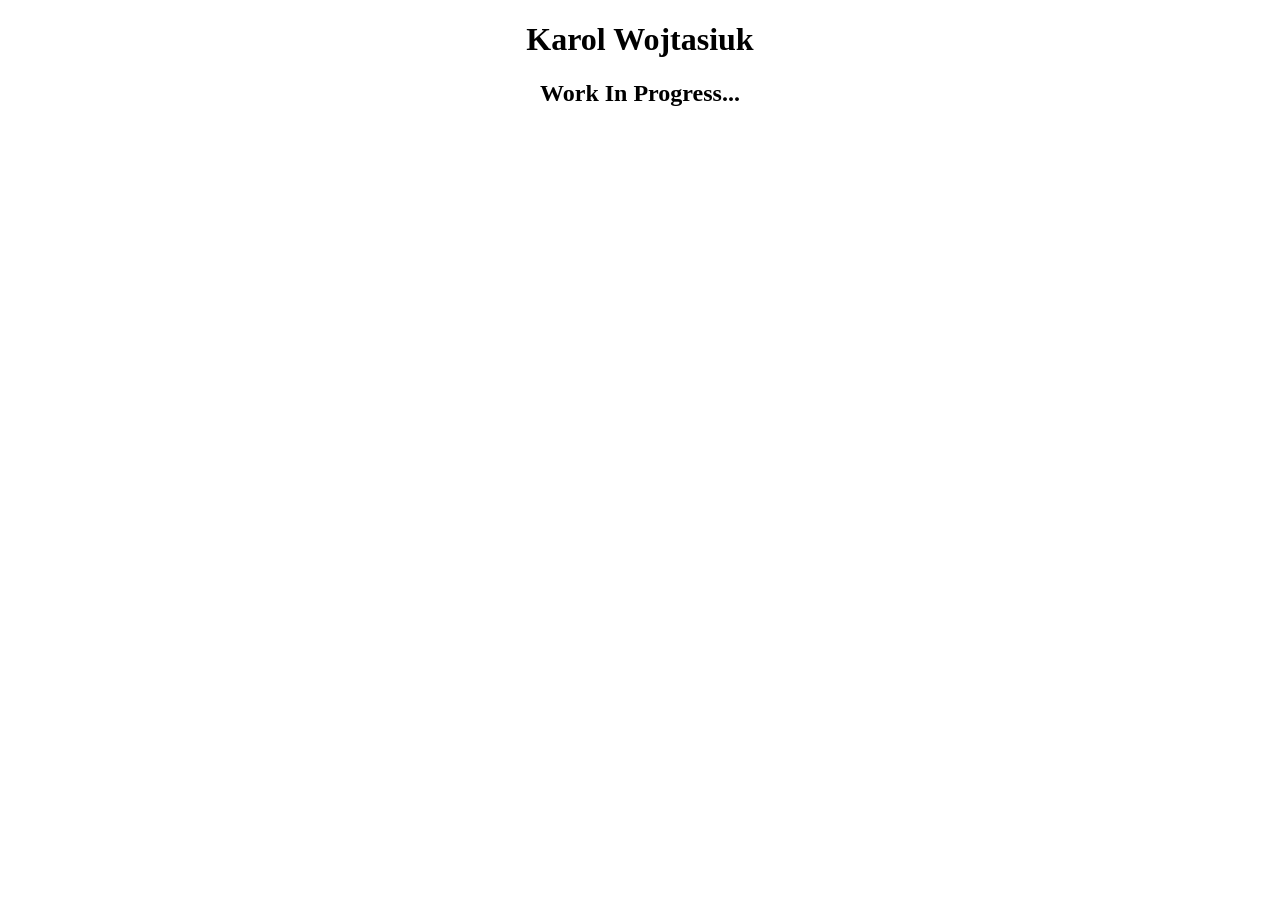
==== index.html @ 940ba556 "Initial commit" ====
<!DOCTYPE html>
<html lang="en">

<head>
    <meta charset="UTF-8">
    <meta name="viewport" content="width=device-width, initial-scale=1.0">
    <title>Karol Wojtasiuk</title>
</head>

<style>
    html,
    body {
        width: 100%;
        height: 100%;
        margin: 0;
        padding: 0;
        text-align: center;
    }
</style>

<body>
    <div>
        <h1>Karol Wojtasiuk</h1>
        <h2>Work In Progress...</h2>
    </div>
</body>

</html>
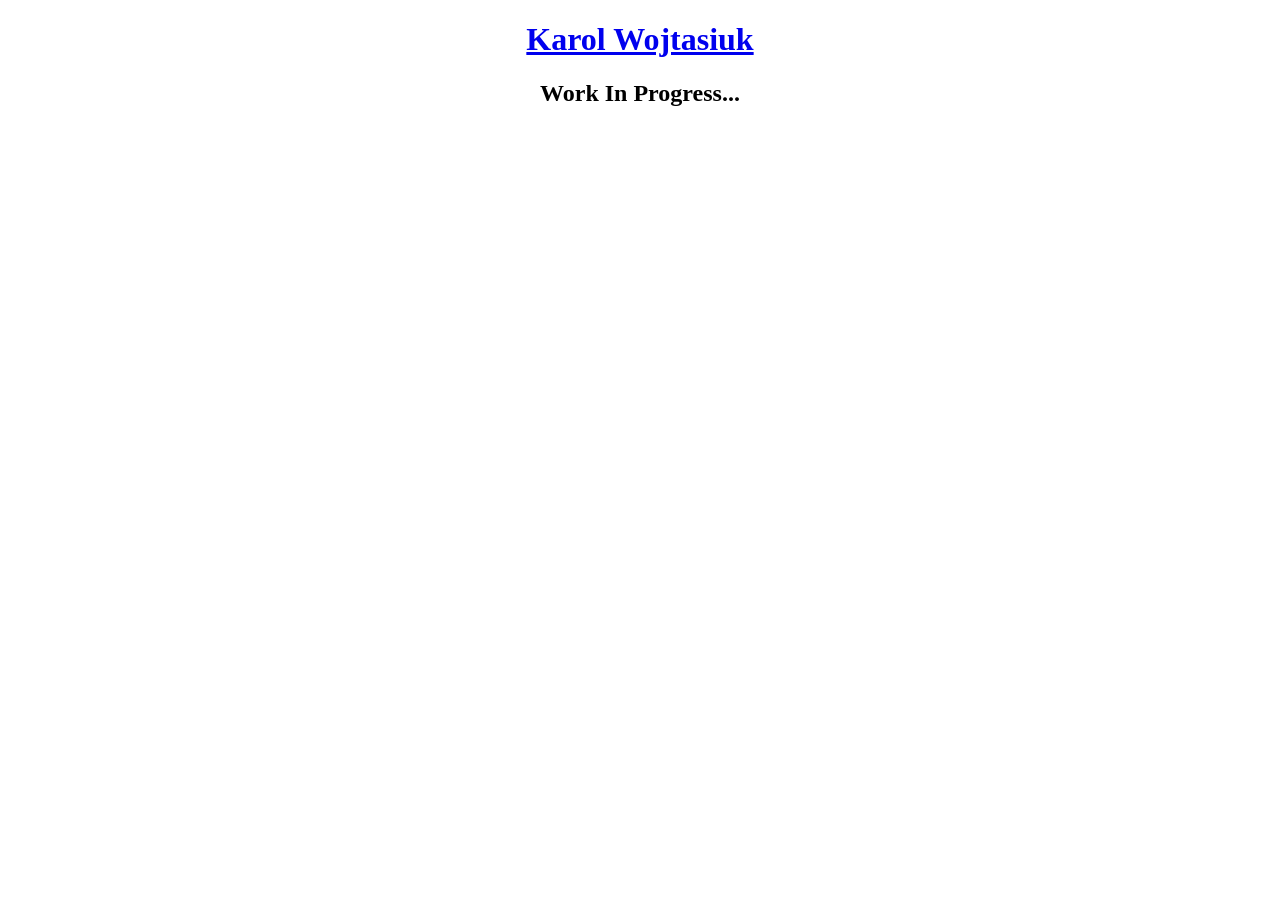
==== commit 6d29fe63: "Add GitHub link" ====
--- a/index.html
+++ b/index.html
@@ -20,7 +20,7 @@
 
 <body>
     <div>
-        <h1>Karol Wojtasiuk</h1>
+        <h1><a href="https://github.com/KarolWojtasiuk">Karol Wojtasiuk</a></h1>
         <h2>Work In Progress...</h2>
     </div>
 </body>
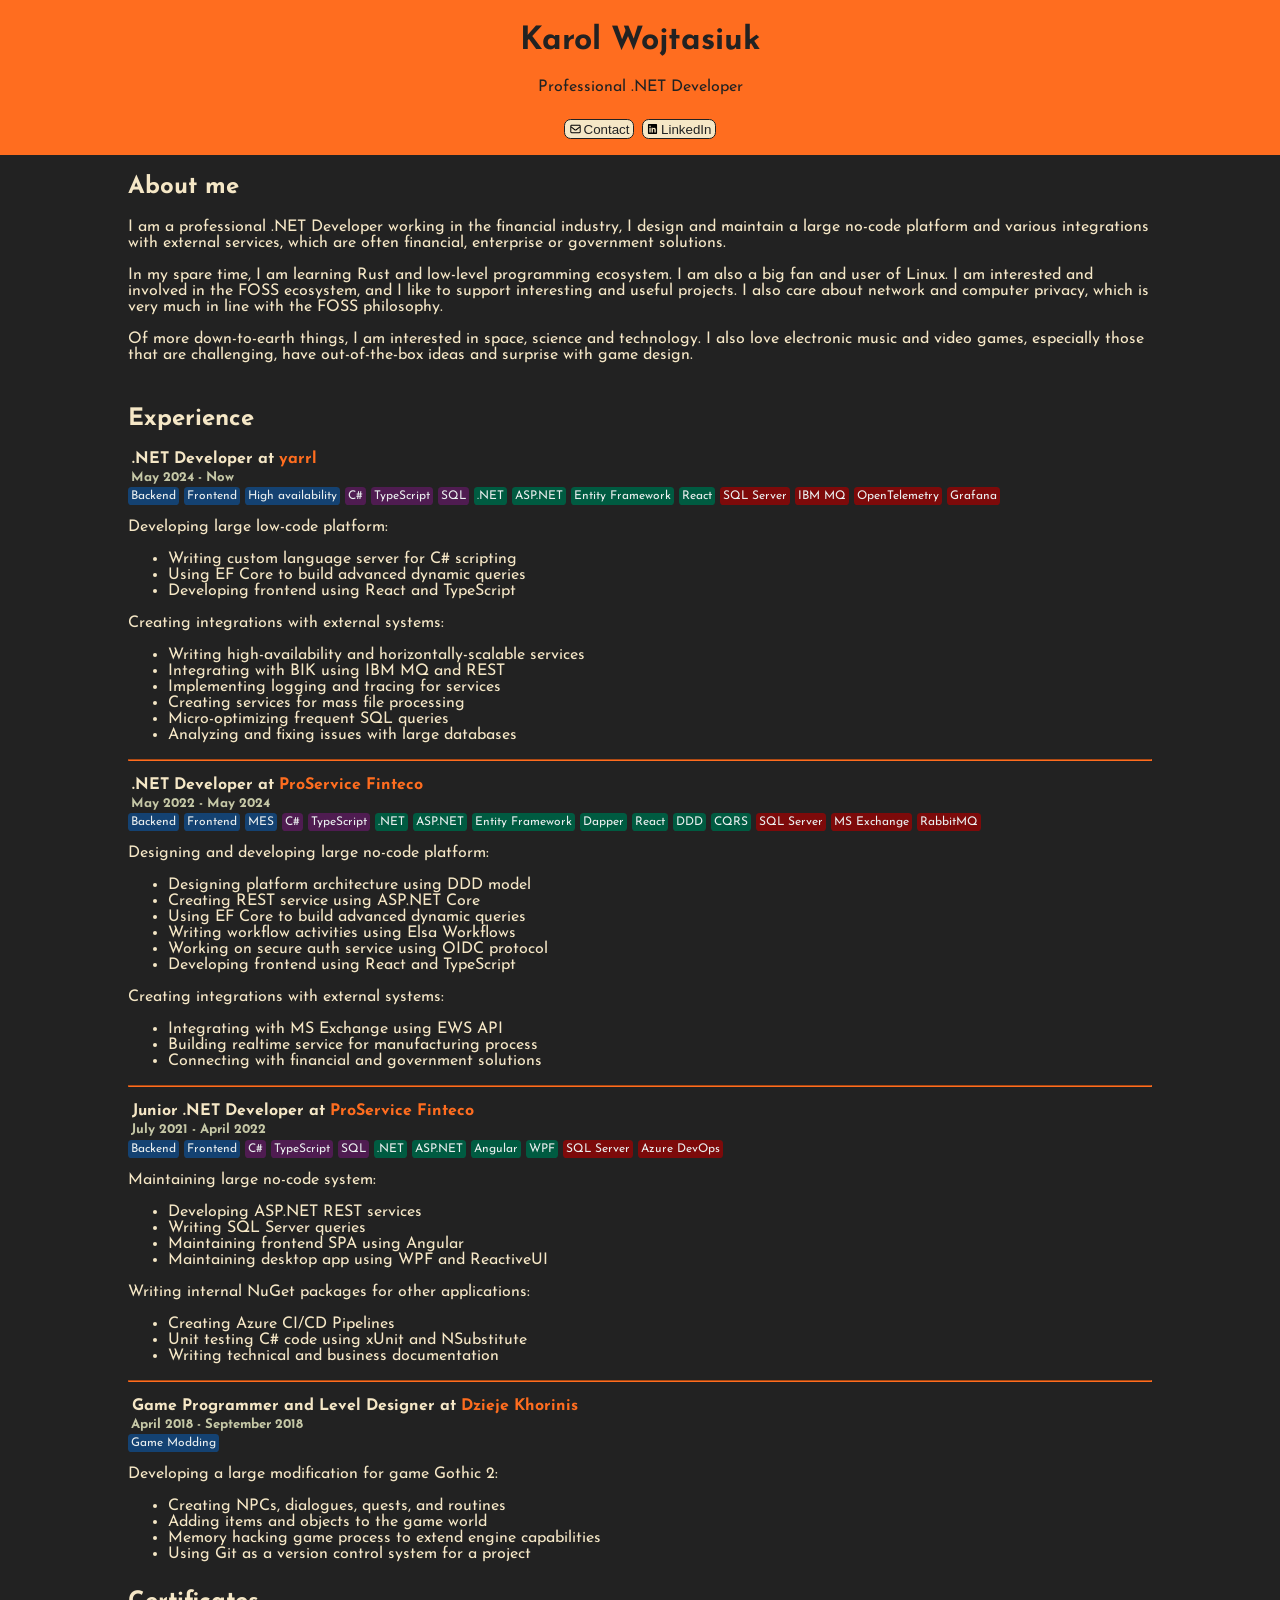
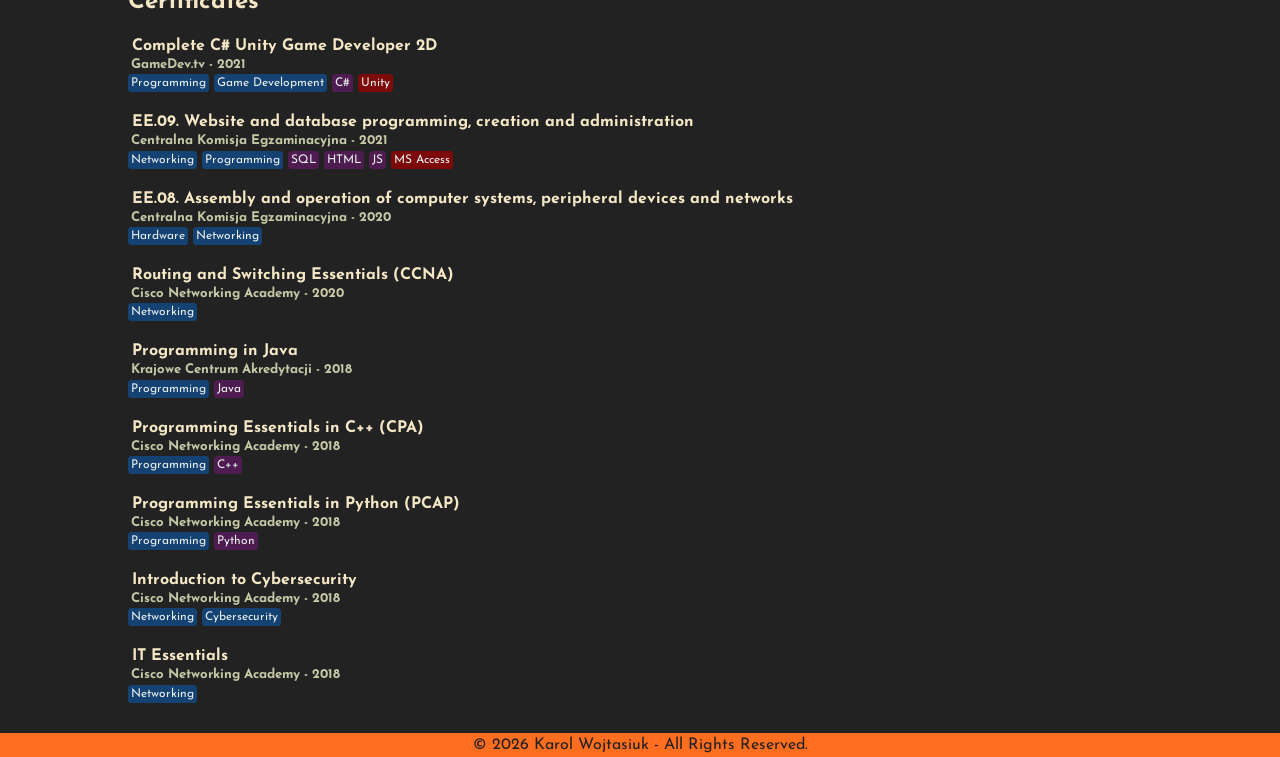
==== commit dda323ff: "Initial website design" ====
--- a/index.html
+++ b/index.html
@@ -1,28 +1,293 @@
-<!DOCTYPE html>
+<!doctype html>
 <html lang="en">
-
-<head>
-    <meta charset="UTF-8">
-    <meta name="viewport" content="width=device-width, initial-scale=1.0">
-    <title>Karol Wojtasiuk</title>
-</head>
-
-<style>
-    html,
-    body {
-        width: 100%;
-        height: 100%;
-        margin: 0;
-        padding: 0;
-        text-align: center;
-    }
-</style>
-
-<body>
-    <div>
-        <h1><a href="https://github.com/KarolWojtasiuk">Karol Wojtasiuk</a></h1>
-        <h2>Work In Progress...</h2>
-    </div>
-</body>
-
-</html>+    <head>
+        <meta charset="UTF-8" />
+        <meta name="viewport" content="width=device-width, initial-scale=1.0" />
+        <link rel="icon" type="image/x-icon" href="/favicon.svg" />
+        <link rel="stylesheet" href="/styles/app.css" />
+        <title>Home | Karol Wojtasiuk</title>
+    </head>
+
+    <body>
+        <header>
+            <h1>Karol Wojtasiuk</h1>
+            <p>Professional .NET Developer</p>
+
+            <section id="contact">
+                <a href="mailto:work@karolwojtasiuk.com">
+                    <button>
+                        <img src="icons/envelope.svg" class="icon" />
+                        <span>Contact</span>
+                    </button>
+                </a>
+
+                <a
+                    href="https://www.linkedin.com/in/karolwojtasiuk/"
+                    target="_blank"
+                >
+                    <button>
+                        <img src="icons/linkedin.svg" class="icon" />
+                        <span>LinkedIn</span>
+                    </button>
+                </a>
+            </section>
+        </header>
+
+        <section class="container">
+            <h1>About me</h1>
+            <p>
+                I am a professional .NET Developer working in the financial
+                industry, I design and maintain a large no-code platform and
+                various integrations with external services, which are often
+                financial, enterprise or government solutions.
+            </p>
+            <p>
+                In my spare time, I am learning Rust and low-level programming
+                ecosystem. I am also a big fan and user of Linux. I am
+                interested and involved in the FOSS ecosystem, and I like to
+                support interesting and useful projects. I also care about
+                network and computer privacy, which is very much in line with
+                the FOSS philosophy.
+            </p>
+            <p>
+                Of more down-to-earth things, I am interested in space, science
+                and technology. I also love electronic music and video games,
+                especially those that are challenging, have out-of-the-box ideas
+                and surprise with game design.
+            </p>
+        </section>
+
+        <section class="container">
+            <h1>Experience</h1>
+
+            <section class="experience">
+                <h4>
+                    .NET Developer at
+                    <a href="https://yarrl.pl" target="_blank">yarrl</a>
+                </h4>
+                <h5>May 2024 - Now</h5>
+                <span class="tag tag-area">Backend</span>
+                <span class="tag tag-area">Frontend</span>
+                <span class="tag tag-area">High availability</span>
+                <span class="tag tag-lang">C#</span>
+                <span class="tag tag-lang">TypeScript</span>
+                <span class="tag tag-lang">SQL</span>
+                <span class="tag tag-tech">.NET</span>
+                <span class="tag tag-tech">ASP.NET</span>
+                <span class="tag tag-tech">Entity Framework</span>
+                <span class="tag tag-tech">React</span>
+                <span class="tag tag-soft">SQL Server</span>
+                <span class="tag tag-soft">IBM MQ</span>
+                <span class="tag tag-soft">OpenTelemetry</span>
+                <span class="tag tag-soft">Grafana</span>
+
+                <p>Developing large low-code platform:</p>
+                <ul>
+                    <li>Writing custom language server for C# scripting</li>
+                    <li>Using EF Core to build advanced dynamic queries</li>
+                    <li>Developing frontend using React and TypeScript</li>
+                </ul>
+
+                <p>Creating integrations with external systems:</p>
+                <ul>
+                    <li>
+                        Writing high-availability and horizontally-scalable
+                        services
+                    </li>
+                    <li>Integrating with BIK using IBM MQ and REST</li>
+                    <li>Implementing logging and tracing for services</li>
+                    <li>Creating services for mass file processing</li>
+                    <li>Micro-optimizing frequent SQL queries</li>
+                    <li>Analyzing and fixing issues with large databases</li>
+                </ul>
+            </section>
+
+            <hr />
+
+            <section class="experience">
+                <h4>
+                    .NET Developer at
+                    <a href="https://psfinteco.com" target="_blank"
+                        >ProService Finteco</a
+                    >
+                </h4>
+                <h5>May 2022 - May 2024</h5>
+                <span class="tag tag-area">Backend</span>
+                <span class="tag tag-area">Frontend</span>
+                <span class="tag tag-area">MES</span>
+                <span class="tag tag-lang">C#</span>
+                <span class="tag tag-lang">TypeScript</span>
+                <span class="tag tag-tech">.NET</span>
+                <span class="tag tag-tech">ASP.NET</span>
+                <span class="tag tag-tech">Entity Framework</span>
+                <span class="tag tag-tech">Dapper</span>
+                <span class="tag tag-tech">React</span>
+                <span class="tag tag-tech">DDD</span>
+                <span class="tag tag-tech">CQRS</span>
+                <span class="tag tag-soft">SQL Server</span>
+                <span class="tag tag-soft">MS Exchange</span>
+                <span class="tag tag-soft">RabbitMQ</span>
+
+                <p>Designing and developing large no-code platform:</p>
+                <ul>
+                    <li>Designing platform architecture using DDD model</li>
+                    <li>Creating REST service using ASP.NET Core</li>
+                    <li>Using EF Core to build advanced dynamic queries</li>
+                    <li>Writing workflow activities using Elsa Workflows</li>
+                    <li>Working on secure auth service using OIDC protocol</li>
+                    <li>Developing frontend using React and TypeScript</li>
+                </ul>
+
+                <p>Creating integrations with external systems:</p>
+                <ul>
+                    <li>Integrating with MS Exchange using EWS API</li>
+                    <li>Building realtime service for manufacturing process</li>
+                    <li>Connecting with financial and government solutions</li>
+                </ul>
+            </section>
+
+            <hr />
+
+            <section class="experience">
+                <h4>
+                    Junior .NET Developer at
+                    <a href="https://psfinteco.com" target="_blank"
+                        >ProService Finteco</a
+                    >
+                </h4>
+                <h5>July 2021 - April 2022</h5>
+                <span class="tag tag-area">Backend</span>
+                <span class="tag tag-area">Frontend</span>
+                <span class="tag tag-lang">C#</span>
+                <span class="tag tag-lang">TypeScript</span>
+                <span class="tag tag-lang">SQL</span>
+                <span class="tag tag-tech">.NET</span>
+                <span class="tag tag-tech">ASP.NET</span>
+                <span class="tag tag-tech">Angular</span>
+                <span class="tag tag-tech">WPF</span>
+                <span class="tag tag-soft">SQL Server</span>
+                <span class="tag tag-soft">Azure DevOps</span>
+
+                <p>Maintaining large no-code system:</p>
+                <ul>
+                    <li>Developing ASP.NET REST services</li>
+                    <li>Writing SQL Server queries</li>
+                    <li>Maintaining frontend SPA using Angular</li>
+                    <li>Maintaining desktop app using WPF and ReactiveUI</li>
+                </ul>
+
+                <p>Writing internal NuGet packages for other applications:</p>
+                <ul>
+                    <li>Creating Azure CI/CD Pipelines</li>
+                    <li>Unit testing C# code using xUnit and NSubstitute</li>
+                    <li>Writing technical and business documentation</li>
+                </ul>
+            </section>
+
+            <hr />
+
+            <section class="experience">
+                <h4>
+                    Game Programmer and Level Designer at
+                    <a
+                        href="https://www.facebook.com/dziejekhorinis"
+                        target="_blank"
+                        >Dzieje Khorinis</a
+                    >
+                </h4>
+                <h5>April 2018 - September 2018</h5>
+                <span class="tag tag-area">Game Modding</span>
+
+                <p>Developing a large modification for game Gothic 2:</p>
+                <ul>
+                    <li>Creating NPCs, dialogues, quests, and routines</li>
+                    <li>Adding items and objects to the game world</li>
+                    <li>
+                        Memory hacking game process to extend engine
+                        capabilities
+                    </li>
+                    <li>Using Git as a version control system for a project</li>
+                </ul>
+            </section>
+        </section>
+
+        <section class="container">
+            <h1>Certificates</h1>
+
+            <section class="certificate">
+                <h4>Complete C# Unity Game Developer 2D</h4>
+                <h5>GameDev.tv - 2021</h5>
+                <span class="tag tag-area">Programming</span>
+                <span class="tag tag-area">Game Development</span>
+                <span class="tag tag-lang">C#</span>
+                <span class="tag tag-soft">Unity</span>
+            </section>
+
+            <section class="certificate">
+                <h4>
+                    EE.09. Website and database programming, creation and
+                    administration
+                </h4>
+                <h5>Centralna Komisja Egzaminacyjna - 2021</h5>
+                <span class="tag tag-area">Networking</span>
+                <span class="tag tag-area">Programming</span>
+                <span class="tag tag-lang">SQL</span>
+                <span class="tag tag-lang">HTML</span>
+                <span class="tag tag-lang">JS</span>
+                <span class="tag tag-soft">MS Access</span>
+            </section>
+
+            <section class="certificate">
+                <h4>
+                    EE.08. Assembly and operation of computer systems,
+                    peripheral devices and networks
+                </h4>
+                <h5>Centralna Komisja Egzaminacyjna - 2020</h5>
+                <span class="tag tag-area">Hardware</span>
+                <span class="tag tag-area">Networking</span>
+            </section>
+
+            <section class="certificate">
+                <h4>Routing and Switching Essentials (CCNA)</h4>
+                <h5>Cisco Networking Academy - 2020</h5>
+                <span class="tag tag-area">Networking</span>
+            </section>
+
+            <section class="certificate">
+                <h4>Programming in Java</h4>
+                <h5>Krajowe Centrum Akredytacji - 2018</h5>
+                <span class="tag tag-area">Programming</span>
+                <span class="tag tag-lang">Java</span>
+            </section>
+
+            <section class="certificate">
+                <h4>Programming Essentials in C++ (CPA)</h4>
+                <h5>Cisco Networking Academy - 2018</h5>
+                <span class="tag tag-area">Programming</span>
+                <span class="tag tag-lang">C++</span>
+            </section>
+
+            <section class="certificate">
+                <h4>Programming Essentials in Python (PCAP)</h4>
+                <h5>Cisco Networking Academy - 2018</h5>
+                <span class="tag tag-area">Programming</span>
+                <span class="tag tag-lang">Python</span>
+            </section>
+
+            <section class="certificate">
+                <h4>Introduction to Cybersecurity</h4>
+                <h5>Cisco Networking Academy - 2018</h5>
+                <span class="tag tag-area">Networking</span>
+                <span class="tag tag-area">Cybersecurity</span>
+            </section>
+
+            <section class="certificate">
+                <h4>IT Essentials</h4>
+                <h5>Cisco Networking Academy - 2018</h5>
+                <span class="tag tag-area">Networking</span>
+            </section>
+        </section>
+
+        <footer>© 2026 Karol Wojtasiuk - All Rights Reserved.</footer>
+    </body>
+</html>
--- a/styles/app.css
+++ b/styles/app.css
@@ -0,0 +1,136 @@
+@import url("https://fonts.googleapis.com/css2?family=Josefin+Sans:ital,wght@0,100..700;1,100..700&display=swap");
+
+html,
+body {
+    background-color: #222222;
+    color: #f5e7c6;
+    font-family: "Josefin Sans", sans-serif;
+    padding: 0;
+    margin: 0;
+}
+
+.icon {
+    width: 1em;
+    height: 1em;
+    vertical-align: middle;
+}
+
+.container {
+    max-width: 80%;
+    margin: auto;
+    padding-bottom: 0.5em;
+}
+
+.container > hr {
+    border-color: #ff6d1f;
+    margin: 1em 0;
+}
+
+header,
+footer {
+    width: 100%;
+    text-align: center;
+    background-color: #ff6d1f;
+    color: #222222;
+}
+
+header {
+    padding-top: 0.25em;
+    padding-bottom: 1em;
+}
+
+footer {
+    padding: 0.25em 0;
+}
+
+#header > h1,
+#header > p {
+    margin: 0;
+    padding: 0.1em;
+}
+
+#contact {
+    padding-top: 0.5em;
+    display: flex;
+    justify-content: center;
+    column-gap: 0.5em;
+}
+
+#contact > a {
+    text-decoration: none;
+    text-align: center;
+    vertical-align: middle;
+}
+
+#contact > a > button {
+    color: #222222;
+    background-color: #f5e7c6;
+    border: 0.1em solid #222222;
+    border-radius: 0.5em;
+    cursor: pointer;
+    text-decoration: none;
+
+    padding: 0.125em 0.25em;
+    display: flex;
+    align-items: center;
+    column-gap: 0.125em;
+}
+
+#contact > a :hover {
+    background-color: #faf3e1;
+}
+
+.tag {
+    border-radius: 0.3em;
+    padding: 0.25em;
+    font-size: 0.75em;
+    text-align: center;
+    color: #eaefef;
+}
+
+.tag-area {
+    background-color: #144272;
+}
+
+.tag-lang {
+    background-color: #4f1c51;
+}
+
+.tag-tech {
+    background-color: #005b41;
+}
+
+.tag-soft {
+    background-color: #7d0a0a;
+}
+
+.experience > h4,
+.experience > h5 {
+    margin: 0.25em;
+}
+
+.experience > h5 {
+    color: #c5c7a6;
+}
+
+.experience > h4 > a {
+    color: #ff6d1f;
+    text-decoration: none;
+}
+
+.experience > ul {
+    margin: 0;
+}
+
+.certificate {
+    margin: 1.5em 0;
+}
+
+.certificate > h4,
+.certificate > h5 {
+    margin: 0.25em;
+}
+
+.certificate > h5 {
+    color: #c5c7a6;
+}
